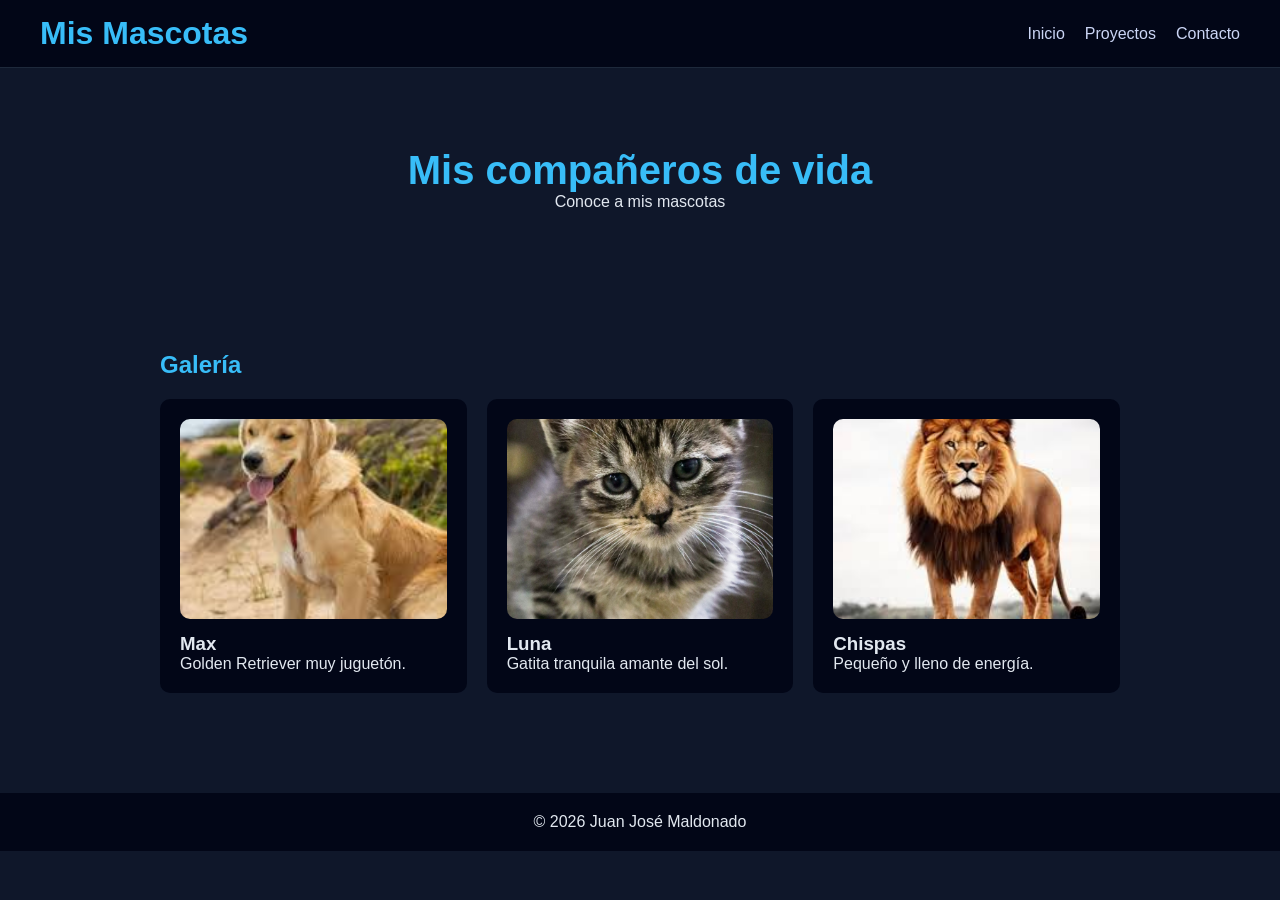
==== mascotas.html @ 614c35ca "first commit" ====
<!DOCTYPE html>
<html lang="es">
<head>
    <meta charset="UTF-8">
    <meta name="viewport" content="width=device-width, initial-scale=1.0">
    <title>Mis Mascotas</title>
    <link rel="stylesheet" href="src/css/styles.css">
</head>
<body>

    <header class="navbar">
        <h1 class="logo">Mis Mascotas</h1>
        <nav>
            <ul class="nav-links">
                <li><a href="index.html">Inicio</a></li>
                <li><a href="index.html#proyectos">Proyectos</a></li>
                <li><a href="index.html#contacto">Contacto</a></li>
            </ul>
        </nav>
    </header>

    <main>

        <section class="hero">
            <h2>Mis compañeros de vida</h2>
            <p>Conoce a mis mascotas</p>
        </section>

        <section class="section">
            <h2>Galería</h2>

            <div class="projects-grid">

                <div class="project-card">
                    <img src="/public/img/images.jpeg" alt="Perro">
                    <h3>Max</h3>
                    <p>Golden Retriever muy juguetón.</p>
                </div>

                <div class="project-card">
                    <img src="/public/img/gato.avif" alt="Gato">
                    <h3>Luna</h3>
                    <p>Gatita tranquila amante del sol.</p>
                </div>

                <div class="project-card">
                    <img src="/public/img/leon.jpeg" alt="Mascota">
                    <h3>Chispas</h3>
                    <p>Pequeño y lleno de energía.</p>
                </div>

            </div>
        </section>

    </main>

    <footer>
        <p>© 2026 Juan José Maldonado</p>
    </footer>

</body>
</html>
---- src/css/styles.css ----
/* RESET */
* {
    margin: 0;
    padding: 0;
    box-sizing: border-box;
}

/* GENERAL */
body {
    font-family: 'Segoe UI', sans-serif;
    background-color: #0f172a;
    color: #e2e8f0;
}

/* NAVBAR */
.navbar {
    position: sticky;
    top: 0;
    background: #020617;
    display: flex;
    justify-content: space-between;
    align-items: center;
    padding: 15px 40px;
    border-bottom: 1px solid #1e293b;
}

.logo {
    color: #38bdf8;
}

.nav-links {
    list-style: none;
    display: flex;
    gap: 20px;
}

.nav-links a {
    text-decoration: none;
    color: #cbd5f5;
}

.nav-links a:hover {
    color: #38bdf8;
}

/* HERO */
.hero {
    text-align: center;
    padding: 80px 20px;
}

.hero h2 {
    color: #38bdf8;
    font-size: 2.5rem;
}

/* SECCIONES */
.section {
    padding: 60px 20px;
    max-width: 1000px;
    margin: auto;
}

.section h2 {
    margin-bottom: 20px;
    color: #38bdf8;
}

/* CARD */
.card {
    background: #020617;
    padding: 20px;
    border-radius: 10px;
}

/* SKILLS */
.skills-container {
    display: flex;
    gap: 10px;
    flex-wrap: wrap;
}

.skill-tag {
    background: #1e293b;
    padding: 8px 15px;
    border-radius: 20px;
}

/* PROYECTOS */
.projects-grid {
    display: grid;
    grid-template-columns: repeat(auto-fit, minmax(250px, 1fr));
    gap: 20px;
}

.project-card {
    background: #020617;
    padding: 20px;
    border-radius: 10px;
    transition: 0.3s;
}

.project-card:hover {
    transform: translateY(-5px);
}

.project-card a {
    color: #38bdf8;
    text-decoration: none;
}

/* IMÁGENES */
.project-card img {
    width: 100%;
    height: 200px;
    object-fit: cover;
    border-radius: 10px;
    margin-bottom: 10px;
}

/* FORMULARIO */
.contact-form {
    display: flex;
    flex-direction: column;
    gap: 10px;
}

.contact-form input,
.contact-form textarea {
    padding: 10px;
    background: #1e293b;
    border: none;
    border-radius: 5px;
    color: white;
}

.contact-form button {
    background: #38bdf8;
    border: none;
    padding: 10px;
    border-radius: 5px;
    cursor: pointer;
}

/* FOOTER */
footer {
    text-align: center;
    padding: 20px;
    background: #020617;
    margin-top: 40px;
}
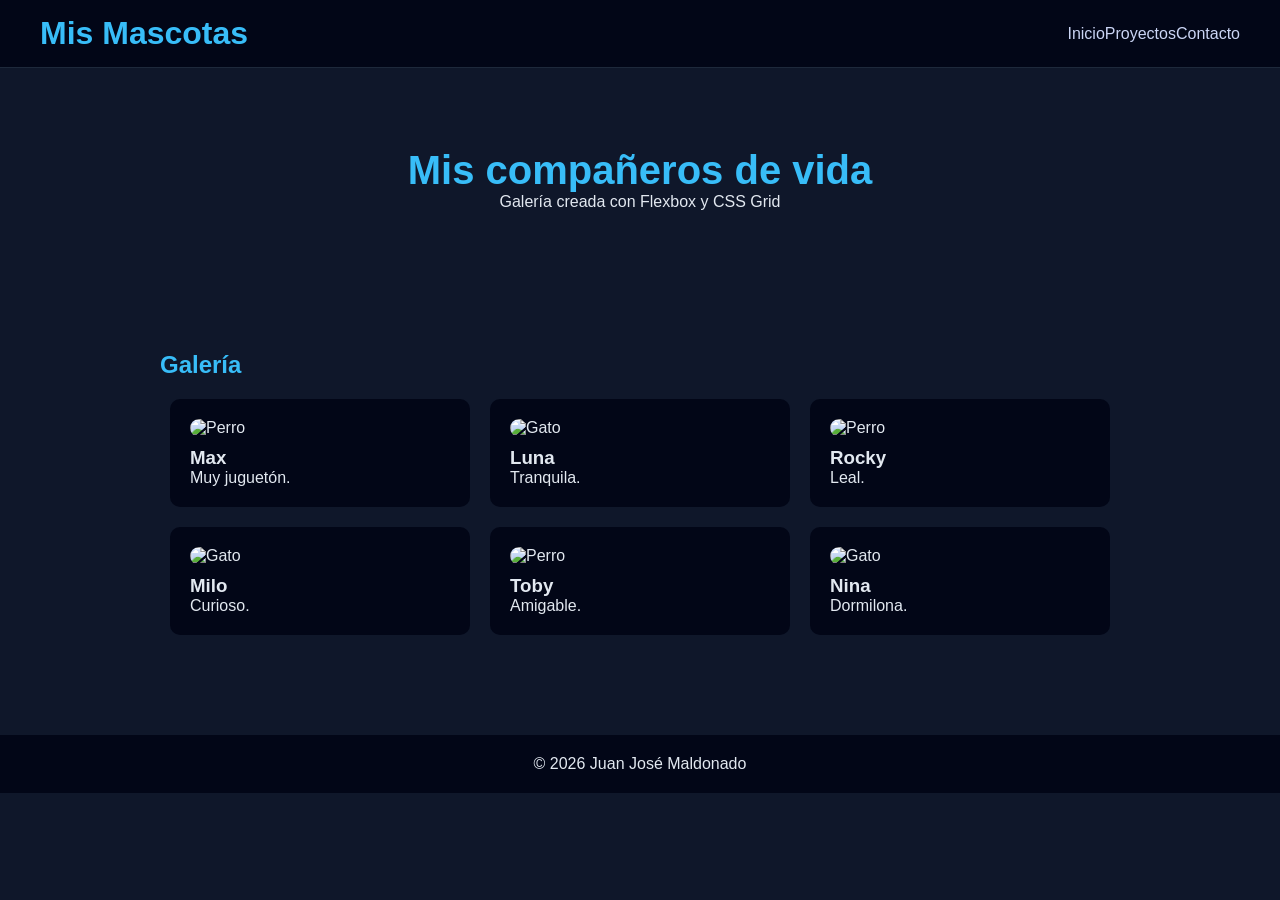
==== commit 6957dc9b: "se crea en base a la semana 3" ====
--- a/mascotas.html
+++ b/mascotas.html
@@ -23,33 +23,53 @@
 
         <section class="hero">
             <h2>Mis compañeros de vida</h2>
-            <p>Conoce a mis mascotas</p>
+            <p>Galería creada con Flexbox y CSS Grid</p>
         </section>
 
         <section class="section">
             <h2>Galería</h2>
 
-            <div class="projects-grid">
+            <!-- 🔥 FLEXBOX -->
+            <div class="gallery-flex">
 
                 <div class="project-card">
-                    <img src="/public/img/images.jpeg" alt="Perro">
+                    <img src="public/img/perro1.jpg" alt="Perro">
                     <h3>Max</h3>
-                    <p>Golden Retriever muy juguetón.</p>
+                    <p>Muy juguetón.</p>
                 </div>
 
                 <div class="project-card">
-                    <img src="/public/img/gato.avif" alt="Gato">
+                    <img src="public/img/gato1.jpg" alt="Gato">
                     <h3>Luna</h3>
-                    <p>Gatita tranquila amante del sol.</p>
+                    <p>Tranquila.</p>
                 </div>
 
                 <div class="project-card">
-                    <img src="/public/img/leon.jpeg" alt="Mascota">
-                    <h3>Chispas</h3>
-                    <p>Pequeño y lleno de energía.</p>
+                    <img src="public/img/perro2.jpg" alt="Perro">
+                    <h3>Rocky</h3>
+                    <p>Leal.</p>
+                </div>
+
+                <div class="project-card">
+                    <img src="public/img/gato2.jpg" alt="Gato">
+                    <h3>Milo</h3>
+                    <p>Curioso.</p>
+                </div>
+
+                <div class="project-card">
+                    <img src="public/img/perro3.jpg" alt="Perro">
+                    <h3>Toby</h3>
+                    <p>Amigable.</p>
+                </div>
+
+                <div class="project-card">
+                    <img src="public/img/gato3.jpg" alt="Gato">
+                    <h3>Nina</h3>
+                    <p>Dormilona.</p>
                 </div>
 
             </div>
+
         </section>
 
     </main>
--- a/src/css/styles.css
+++ b/src/css/styles.css
@@ -31,7 +31,9 @@
 .nav-links {
     list-style: none;
     display: flex;
-    gap: 20px;
+    justify-content: space-evenly; /* 🔥 requerido */
+    align-items: center;
+    width: 100%;
 }
 
 .nav-links a {
@@ -71,6 +73,7 @@
     background: #020617;
     padding: 20px;
     border-radius: 10px;
+    border: 1px solid #1e293b;
 }
 
 /* SKILLS */
@@ -86,10 +89,10 @@
     border-radius: 20px;
 }
 
-/* PROYECTOS */
+/* PROYECTOS (GRID) */
 .projects-grid {
     display: grid;
-    grid-template-columns: repeat(auto-fit, minmax(250px, 1fr));
+    grid-template-columns: repeat(auto-fit, minmax(250px, 1fr)); /* 🔥 requerido */
     gap: 20px;
 }
 
@@ -116,6 +119,19 @@
     object-fit: cover;
     border-radius: 10px;
     margin-bottom: 10px;
+}
+
+/* GALERÍA FLEXBOX (🔥 TASK 4) */
+.gallery-flex {
+    display: flex;
+    flex-wrap: wrap; /* 🔥 requerido */
+    gap: 20px;
+    justify-content: center;
+}
+
+.gallery-flex .project-card {
+    flex: 1 1 250px;
+    max-width: 300px;
 }
 
 /* FORMULARIO */
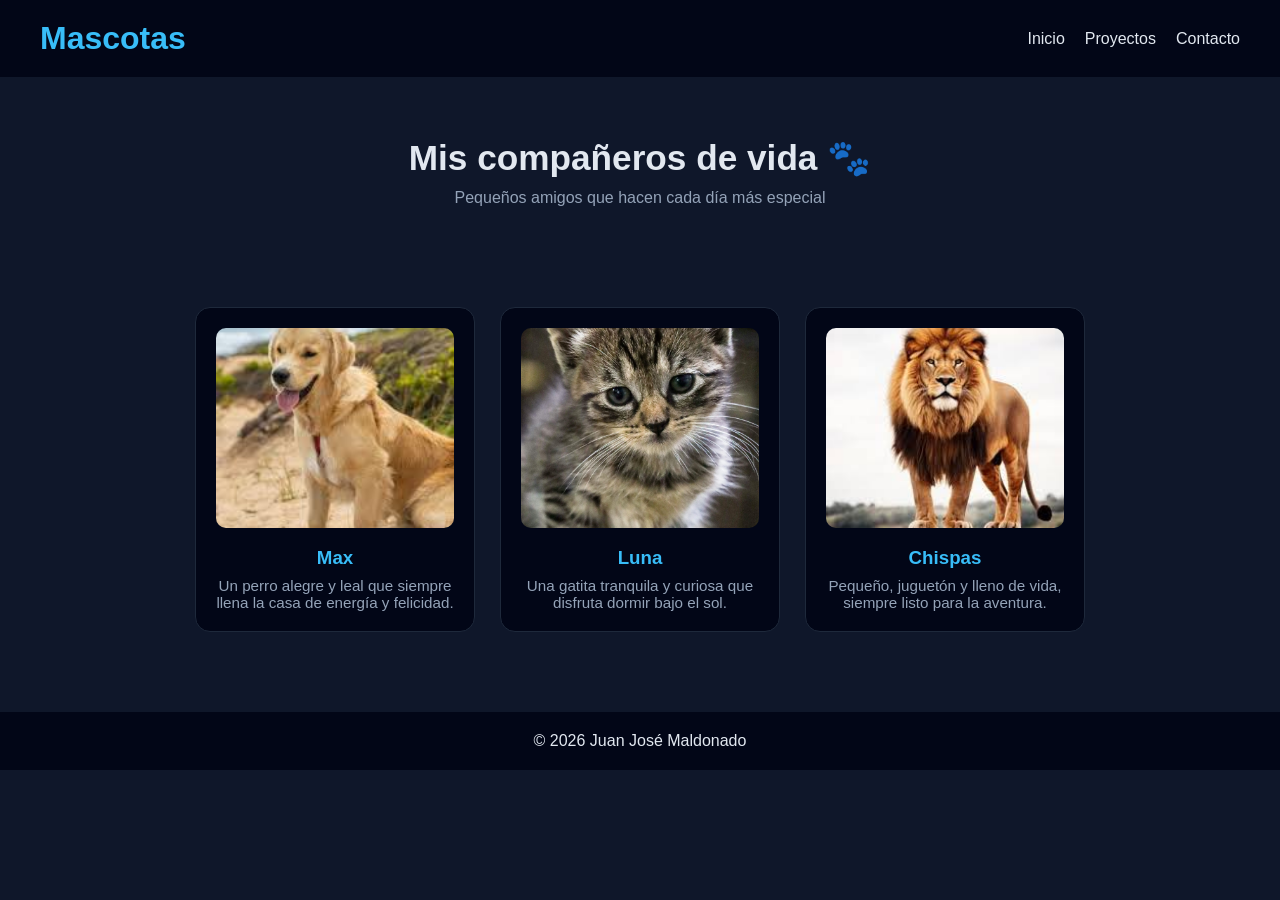
==== commit ebd295e8: "se guarda nuevo css" ====
--- a/mascotas.html
+++ b/mascotas.html
@@ -1,82 +1,58 @@
 <!DOCTYPE html>
 <html lang="es">
+
 <head>
     <meta charset="UTF-8">
     <meta name="viewport" content="width=device-width, initial-scale=1.0">
     <title>Mis Mascotas</title>
-    <link rel="stylesheet" href="src/css/styles.css">
+    <link rel="stylesheet" href="src/css/mascotas.css">
 </head>
+
 <body>
 
-    <header class="navbar">
-        <h1 class="logo">Mis Mascotas</h1>
-        <nav>
-            <ul class="nav-links">
-                <li><a href="index.html">Inicio</a></li>
-                <li><a href="index.html#proyectos">Proyectos</a></li>
-                <li><a href="index.html#contacto">Contacto</a></li>
-            </ul>
-        </nav>
-    </header>
+<header class="navbar">
+    <h1 class="logo">Mascotas</h1>
 
-    <main>
+    <nav>
+        <ul class="nav-links">
+            <li><a href="index.html">Inicio</a></li>
+            <li><a href="index.html#proyectos">Proyectos</a></li>
+            <li><a href="index.html#contacto">Contacto</a></li>
+        </ul>
+    </nav>
+</header>
 
-        <section class="hero">
-            <h2>Mis compañeros de vida</h2>
-            <p>Galería creada con Flexbox y CSS Grid</p>
-        </section>
+<section class="hero">
+    <h2>Mis compañeros de vida 🐾</h2>
+    <p>Pequeños amigos que hacen cada día más especial</p>
+</section>
 
-        <section class="section">
-            <h2>Galería</h2>
+<!-- SOLO 3 MASCOTAS -->
+<section class="gallery-flex">
 
-            <!-- 🔥 FLEXBOX -->
-            <div class="gallery-flex">
+    <div class="card">
+        <img src="public/img/images.jpeg" alt="Max">
+        <h3>Max</h3>
+        <p>Un perro alegre y leal que siempre llena la casa de energía y felicidad.</p>
+    </div>
 
-                <div class="project-card">
-                    <img src="public/img/perro1.jpg" alt="Perro">
-                    <h3>Max</h3>
-                    <p>Muy juguetón.</p>
-                </div>
+    <div class="card">
+        <img src="public/img/gato.avif" alt="Luna">
+        <h3>Luna</h3>
+        <p>Una gatita tranquila y curiosa que disfruta dormir bajo el sol.</p>
+    </div>
 
-                <div class="project-card">
-                    <img src="public/img/gato1.jpg" alt="Gato">
-                    <h3>Luna</h3>
-                    <p>Tranquila.</p>
-                </div>
+    <div class="card">
+        <img src="public/img/leon.jpeg" alt="Chispas">
+        <h3>Chispas</h3>
+        <p>Pequeño, juguetón y lleno de vida, siempre listo para la aventura.</p>
+    </div>
 
-                <div class="project-card">
-                    <img src="public/img/perro2.jpg" alt="Perro">
-                    <h3>Rocky</h3>
-                    <p>Leal.</p>
-                </div>
+</section>
 
-                <div class="project-card">
-                    <img src="public/img/gato2.jpg" alt="Gato">
-                    <h3>Milo</h3>
-                    <p>Curioso.</p>
-                </div>
-
-                <div class="project-card">
-                    <img src="public/img/perro3.jpg" alt="Perro">
-                    <h3>Toby</h3>
-                    <p>Amigable.</p>
-                </div>
-
-                <div class="project-card">
-                    <img src="public/img/gato3.jpg" alt="Gato">
-                    <h3>Nina</h3>
-                    <p>Dormilona.</p>
-                </div>
-
-            </div>
-
-        </section>
-
-    </main>
-
-    <footer>
-        <p>© 2026 Juan José Maldonado</p>
-    </footer>
+<footer>
+    <p>© 2026 Juan José Maldonado</p>
+</footer>
 
 </body>
 </html>
--- a/src/css/mascotas.css
+++ b/src/css/mascotas.css
@@ -0,0 +1,150 @@
+
+/* =========================
+   VARIABLES
+========================= */
+:root {
+    --bg: #0f172a;
+    --card: #020617;
+    --primary: #38bdf8;
+    --text: #e2e8f0;
+    --muted: #94a3b8;
+}
+
+/* =========================
+   RESET
+========================= */
+* {
+    margin: 0;
+    padding: 0;
+    box-sizing: border-box;
+}
+
+/* =========================
+   BODY
+========================= */
+body {
+    font-family: Arial, sans-serif;
+    background: var(--bg);
+    color: var(--text);
+}
+
+/* =========================
+   NAVBAR
+========================= */
+.navbar {
+    display: flex;
+    justify-content: space-between;
+    align-items: center;
+    padding: 20px 40px;
+    background: var(--card);
+}
+
+.logo {
+    color: var(--primary);
+}
+
+.nav-links {
+    display: flex;
+    gap: 20px;
+    list-style: none;
+}
+
+.nav-links a {
+    text-decoration: none;
+    color: var(--text);
+}
+
+.nav-links a:hover {
+    color: var(--primary);
+}
+
+/* =========================
+   HERO
+========================= */
+.hero {
+    text-align: center;
+    padding: 60px 20px;
+}
+
+.hero h2 {
+    font-size: 2.2rem;
+    margin-bottom: 10px;
+}
+
+.hero p {
+    color: var(--muted);
+}
+
+/* =========================
+   GALERÍA (SOLO 3 MASCOTAS)
+========================= */
+.gallery-flex {
+    display: flex;
+    justify-content: center;
+    gap: 25px;
+    flex-wrap: wrap;
+    padding: 40px;
+}
+
+/* =========================
+   RECUADRO (CARD BONITA)
+========================= */
+.card {
+    background: var(--card);
+    border: 1px solid #1e293b;
+    border-radius: 15px;
+    padding: 20px;
+    width: 280px;
+    text-align: center;
+    transition: 0.3s;
+}
+
+.card:hover {
+    transform: translateY(-8px);
+    border-color: var(--primary);
+}
+
+/* IMAGEN */
+.card img {
+    width: 100%;
+    height: 200px;
+    object-fit: cover;
+    border-radius: 10px;
+    margin-bottom: 15px;
+}
+
+/* TITULO */
+.card h3 {
+    color: var(--primary);
+    margin-bottom: 8px;
+}
+
+/* DESCRIPCIÓN */
+.card p {
+    color: var(--muted);
+    font-size: 0.95rem;
+}
+
+/* =========================
+   FOOTER
+========================= */
+footer {
+    text-align: center;
+    padding: 20px;
+    background: var(--card);
+    margin-top: 40px;
+}
+
+/* =========================
+   RESPONSIVE
+========================= */
+@media (max-width: 768px) {
+    .gallery-flex {
+        flex-direction: column;
+        align-items: center;
+    }
+
+    .card {
+        width: 90%;
+    }
+}
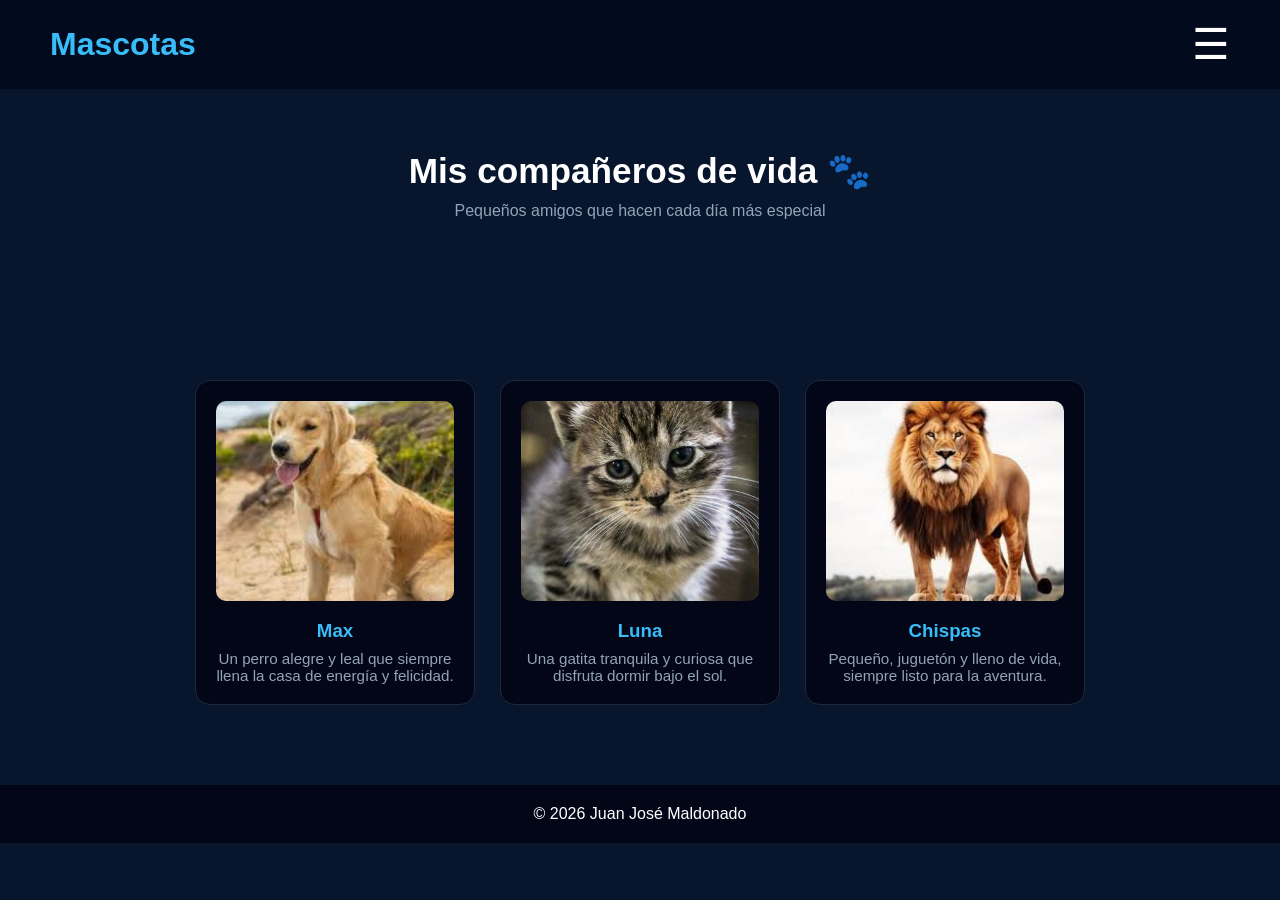
==== commit 11913159: "se actualiza pagina web con menu hamburguesa" ====
--- a/mascotas.html
+++ b/mascotas.html
@@ -6,53 +6,60 @@
     <meta name="viewport" content="width=device-width, initial-scale=1.0">
     <title>Mis Mascotas</title>
     <link rel="stylesheet" href="src/css/mascotas.css">
+    <link rel="stylesheet" href="src/css/menu_mascotas.css">
 </head>
 
 <body>
 
-<header class="navbar">
-    <h1 class="logo">Mascotas</h1>
+    <header class="navbar">
 
-    <nav>
-        <ul class="nav-links">
-            <li><a href="index.html">Inicio</a></li>
-            <li><a href="index.html#proyectos">Proyectos</a></li>
-            <li><a href="index.html#contacto">Contacto</a></li>
-        </ul>
-    </nav>
-</header>
+        <h1 class="logo">Mascotas</h1>
 
-<section class="hero">
-    <h2>Mis compañeros de vida 🐾</h2>
-    <p>Pequeños amigos que hacen cada día más especial</p>
-</section>
+        <div class="hamburguesa" id="hamburguesa">
+            ☰
+        </div>
 
-<!-- SOLO 3 MASCOTAS -->
-<section class="gallery-flex">
+        <nav class="menu" id="menu">
+            <a href="index.html">Inicio</a>
+            <a href="index.html#proyectos">Proyectos</a>
+            <a href="index.html#contacto">Contacto</a>
+        </nav>
 
-    <div class="card">
-        <img src="public/img/images.jpeg" alt="Max">
-        <h3>Max</h3>
-        <p>Un perro alegre y leal que siempre llena la casa de energía y felicidad.</p>
-    </div>
+    </header>
+    <main>
+        <section class="hero">
+            <h2>Mis compañeros de vida 🐾</h2>
+            <p>Pequeños amigos que hacen cada día más especial</p>
+        </section>
 
-    <div class="card">
-        <img src="public/img/gato.avif" alt="Luna">
-        <h3>Luna</h3>
-        <p>Una gatita tranquila y curiosa que disfruta dormir bajo el sol.</p>
-    </div>
+        <!-- SOLO 3 MASCOTAS -->
+        <section class="gallery-flex">
 
-    <div class="card">
-        <img src="public/img/leon.jpeg" alt="Chispas">
-        <h3>Chispas</h3>
-        <p>Pequeño, juguetón y lleno de vida, siempre listo para la aventura.</p>
-    </div>
+            <div class="card">
+                <img src="public/img/images.jpeg" alt="Max">
+                <h3>Max</h3>
+                <p>Un perro alegre y leal que siempre llena la casa de energía y felicidad.</p>
+            </div>
 
-</section>
+            <div class="card">
+                <img src="public/img/gato.avif" alt="Luna">
+                <h3>Luna</h3>
+                <p>Una gatita tranquila y curiosa que disfruta dormir bajo el sol.</p>
+            </div>
 
-<footer>
-    <p>© 2026 Juan José Maldonado</p>
-</footer>
+            <div class="card">
+                <img src="public/img/leon.jpeg" alt="Chispas">
+                <h3>Chispas</h3>
+                <p>Pequeño, juguetón y lleno de vida, siempre listo para la aventura.</p>
+            </div>
 
+        </section>
+    </main>
+    <footer>
+        <p>© 2026 Juan José Maldonado</p>
+    </footer>
+    
+    <script src="src/js/hambuerguesa.js"></script>
 </body>
+
 </html>
--- a/src/css/menu_mascotas.css
+++ b/src/css/menu_mascotas.css
@@ -0,0 +1,76 @@
+*{
+margin:0;
+padding:0;
+box-sizing:border-box;
+}
+
+body{
+font-family:Arial;
+background:#07152d;
+color:white;
+}
+
+/* NAVBAR */
+.navbar{
+display:flex;
+justify-content:space-between;
+align-items:center;
+padding:20px 50px;
+background:#020b1d;
+position:fixed;
+top:0;
+left:0;
+width:100%;
+z-index:9999;
+}
+
+.logo{
+color:#38bdf8;
+font-size:32px;
+font-weight:bold;
+}
+
+/* HAMBURGUESA */
+.hamburguesa{
+font-size:42px;
+cursor:pointer;
+color:white;   /* faltaba esto */
+}
+
+/* MENU OCULTO */
+.menu{
+display:none;
+position:absolute;
+top:80px;
+right:30px;
+background:#112445;
+padding:25px 35px;
+border-radius:18px;
+box-shadow:0 5px 20px rgba(0,0,0,.4);
+z-index:9999;
+}
+
+/* cuando JS agrega activo */
+.menu.activo{
+display:block;
+}
+
+.menu a{
+display:block;
+margin:15px 0;
+text-decoration:none;
+color:white;
+font-size:20px;
+font-weight:bold;
+}
+
+.menu a:hover{
+color:#38bdf8;
+}
+
+/* bajar hero */
+.hero{
+padding-top:150px;
+text-align:center;
+margin-bottom:60px;
+}
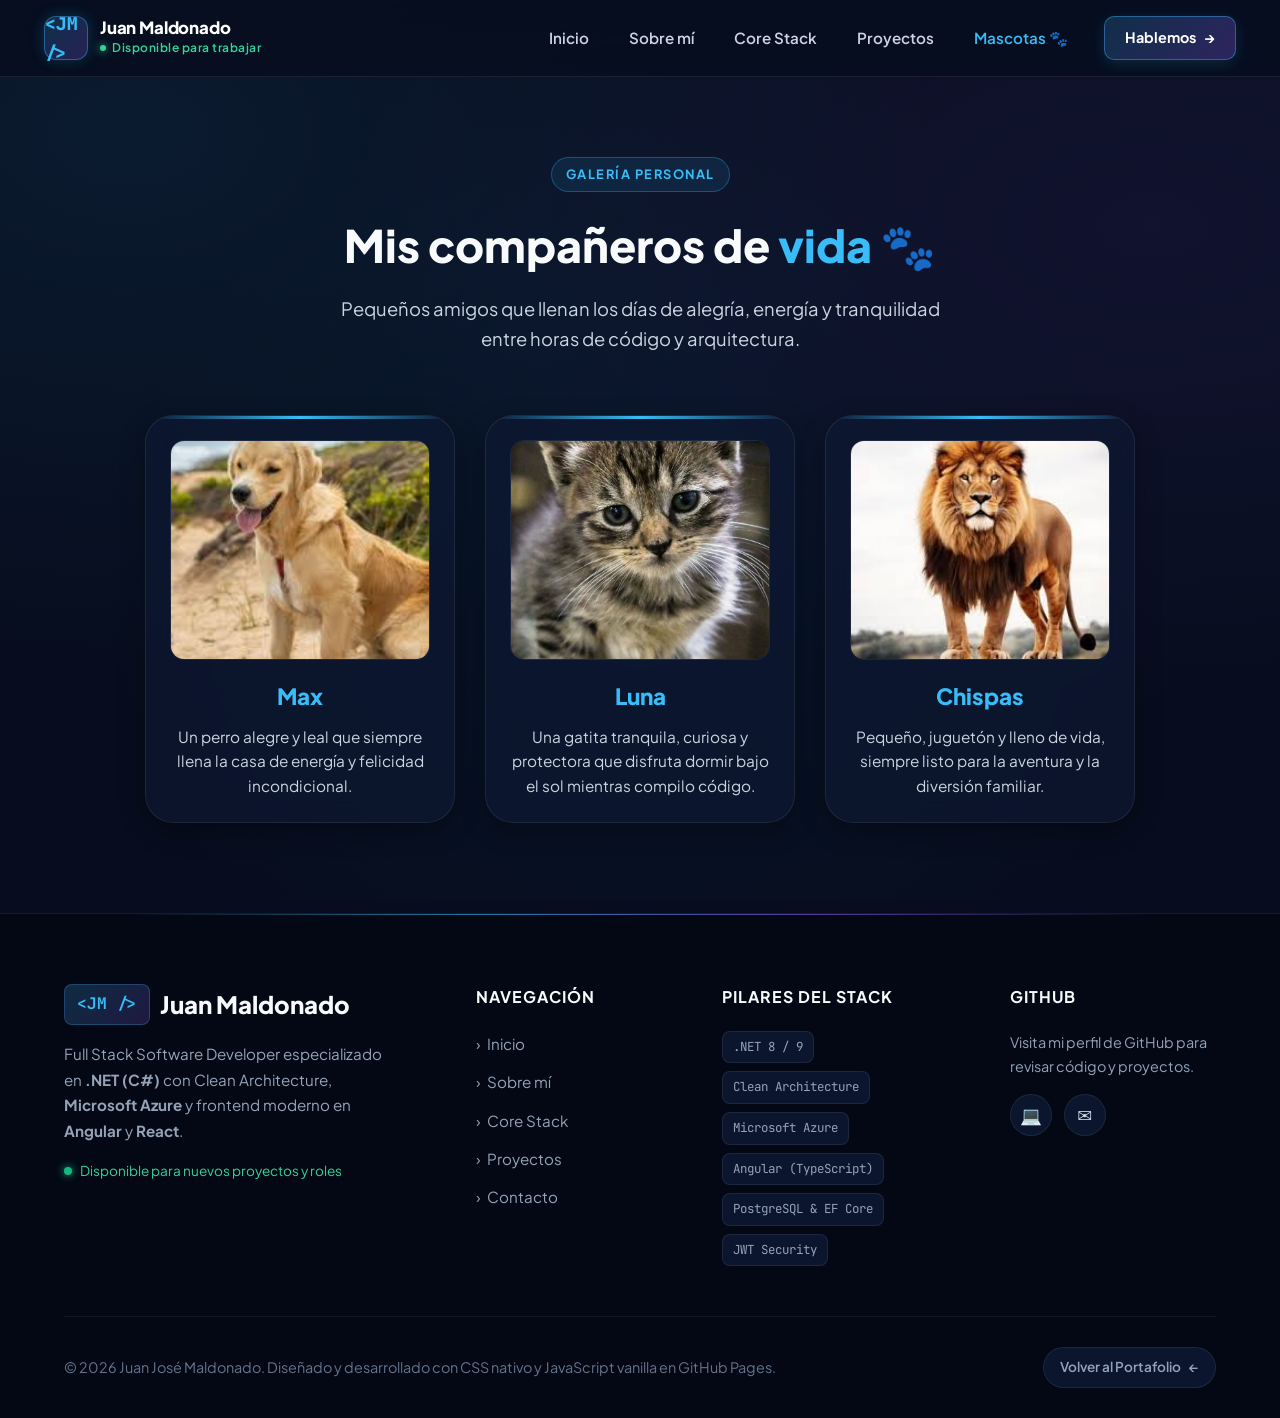
==== commit f6506873: "feat: rediseño profesional de header, footer y core stack en GitHub Pages" ====
--- a/mascotas.html
+++ b/mascotas.html
@@ -4,62 +4,166 @@
 <head>
     <meta charset="UTF-8">
     <meta name="viewport" content="width=device-width, initial-scale=1.0">
-    <title>Mis Mascotas</title>
+    <title>Mis Mascotas | Juan José Maldonado</title>
+
+    <!-- Google Fonts -->
+    <link rel="preconnect" href="https://fonts.googleapis.com">
+    <link rel="preconnect" href="https://fonts.gstatic.com" crossorigin>
+    <link href="https://fonts.googleapis.com/css2?family=Plus+Jakarta+Sans:ital,wght@0,300;0,400;0,500;0,600;0,700;0,800;1,400&family=JetBrains+Mono:wght@400;500;600;700&display=swap" rel="stylesheet">
+
+    <!-- CSS Nativo -->
+    <link rel="stylesheet" href="src/css/styles.css">
+    <link rel="stylesheet" href="src/css/menu.css">
     <link rel="stylesheet" href="src/css/mascotas.css">
-    <link rel="stylesheet" href="src/css/menu_mascotas.css">
 </head>
 
 <body>
 
-    <header class="navbar">
+    <!-- =========================================================
+         HEADER & NAVBAR MODERNO
+    ========================================================= -->
+    <header class="navbar-container">
+        <div class="navbar">
+            <a href="index.html" class="brand" aria-label="Ir al portafolio principal">
+                <div class="brand-badge">&lt;JM /&gt;</div>
+                <div class="brand-info">
+                    <span class="brand-name">Juan Maldonado</span>
+                    <span class="brand-status">
+                        <span class="brand-status-dot"></span>
+                        Disponible para trabajar
+                    </span>
+                </div>
+            </a>
 
-        <h1 class="logo">Mascotas</h1>
+            <!-- Botón Hamburguesa Móvil -->
+            <button class="hamburger" id="hamburger" aria-label="Abrir menú de navegación">
+                <span></span>
+                <span></span>
+                <span></span>
+            </button>
 
-        <div class="hamburguesa" id="hamburguesa">
-            ☰
+            <!-- Menú de Navegación -->
+            <nav class="nav-menu" id="navMenu">
+                <a href="index.html#inicio" class="nav-link">Inicio</a>
+                <a href="index.html#sobre" class="nav-link">Sobre mí</a>
+                <a href="index.html#stack" class="nav-link">Core Stack</a>
+                <a href="index.html#proyectos" class="nav-link">Proyectos</a>
+                <a href="mascotas.html" class="nav-link active">Mascotas 🐾</a>
+                <a href="index.html#contacto" class="nav-cta">
+                    <span>Hablemos</span>
+                    <span>→</span>
+                </a>
+            </nav>
         </div>
+    </header>
 
-        <nav class="menu" id="menu">
-            <a href="index.html">Inicio</a>
-            <a href="index.html#proyectos">Proyectos</a>
-            <a href="index.html#contacto">Contacto</a>
-        </nav>
+    <!-- Overlay oscuro para menú móvil -->
+    <div class="nav-backdrop" id="navBackdrop"></div>
 
-    </header>
     <main>
-        <section class="hero">
-            <h2>Mis compañeros de vida 🐾</h2>
-            <p>Pequeños amigos que hacen cada día más especial</p>
+        <!-- Hero de Mascotas -->
+        <section class="mascotas-hero">
+            <div class="container">
+                <div class="badge-tag">Galería Personal</div>
+                <h2>Mis compañeros de <span>vida</span> 🐾</h2>
+                <p>Pequeños amigos que llenan los días de alegría, energía y tranquilidad entre horas de código y arquitectura.</p>
+            </div>
         </section>
 
-        <!-- SOLO 3 MASCOTAS -->
+        <!-- Galería de Mascotas -->
         <section class="gallery-flex">
-
-            <div class="card">
+            <div class="mascota-card">
                 <img src="public/img/images.jpeg" alt="Max">
                 <h3>Max</h3>
-                <p>Un perro alegre y leal que siempre llena la casa de energía y felicidad.</p>
+                <p>Un perro alegre y leal que siempre llena la casa de energía y felicidad incondicional.</p>
             </div>
 
-            <div class="card">
+            <div class="mascota-card">
                 <img src="public/img/gato.avif" alt="Luna">
                 <h3>Luna</h3>
-                <p>Una gatita tranquila y curiosa que disfruta dormir bajo el sol.</p>
+                <p>Una gatita tranquila, curiosa y protectora que disfruta dormir bajo el sol mientras compilo código.</p>
             </div>
 
-            <div class="card">
+            <div class="mascota-card">
                 <img src="public/img/leon.jpeg" alt="Chispas">
                 <h3>Chispas</h3>
-                <p>Pequeño, juguetón y lleno de vida, siempre listo para la aventura.</p>
+                <p>Pequeño, juguetón y lleno de vida, siempre listo para la aventura y la diversión familiar.</p>
+            </div>
+        </section>
+    </main>
+
+    <!-- =========================================================
+         FOOTER MODERNO
+    ========================================================= -->
+    <footer class="footer">
+        <div class="container">
+            <div class="footer-grid">
+                <div class="footer-brand">
+                    <a href="index.html" class="footer-logo">
+                        <span class="footer-logo-badge">&lt;JM /&gt;</span>
+                        <span>Juan Maldonado</span>
+                    </a>
+                    <p>
+                        Full Stack Software Developer especializado en <strong>.NET (C#)</strong> con Clean Architecture, 
+                        <strong>Microsoft Azure</strong> y frontend moderno en <strong>Angular</strong> y <strong>React</strong>.
+                    </p>
+                    <div class="footer-status">
+                        <span class="pulse-dot"></span>
+                        <span>Disponible para nuevos proyectos y roles</span>
+                    </div>
+                </div>
+
+                <div>
+                    <h4 class="footer-title">Navegación</h4>
+                    <ul class="footer-links">
+                        <li><a href="index.html#inicio"><span>›</span> Inicio</a></li>
+                        <li><a href="index.html#sobre"><span>›</span> Sobre mí</a></li>
+                        <li><a href="index.html#stack"><span>›</span> Core Stack</a></li>
+                        <li><a href="index.html#proyectos"><span>›</span> Proyectos</a></li>
+                        <li><a href="index.html#contacto"><span>›</span> Contacto</a></li>
+                    </ul>
+                </div>
+
+                <div>
+                    <h4 class="footer-title">Pilares del Stack</h4>
+                    <div class="footer-tags">
+                        <span class="footer-tag">.NET 8 / 9</span>
+                        <span class="footer-tag">Clean Architecture</span>
+                        <span class="footer-tag">Microsoft Azure</span>
+                        <span class="footer-tag">Angular (TypeScript)</span>
+                        <span class="footer-tag">PostgreSQL & EF Core</span>
+                        <span class="footer-tag">JWT Security</span>
+                    </div>
+                </div>
+
+                <div>
+                    <h4 class="footer-title">GitHub</h4>
+                    <p style="font-size: 0.9rem; color: var(--text-muted); margin-bottom: 16px;">
+                        Visita mi perfil de GitHub para revisar código y proyectos.
+                    </p>
+                    <div class="footer-social-links">
+                        <a href="https://github.com/juanjo2409" target="_blank" rel="noopener noreferrer" class="footer-social-btn" title="GitHub">
+                            <span>💻</span>
+                        </a>
+                        <a href="index.html#contacto" class="footer-social-btn" title="Enviar Mensaje">
+                            <span>✉️</span>
+                        </a>
+                    </div>
+                </div>
             </div>
 
-        </section>
-    </main>
-    <footer>
-        <p>© 2026 Juan José Maldonado</p>
+            <div class="footer-bottom">
+                <p>© 2026 Juan José Maldonado. Diseñado y desarrollado con CSS nativo y JavaScript vanilla en GitHub Pages.</p>
+                <a href="index.html" class="btn-back-to-top">
+                    <span>Volver al Portafolio</span>
+                    <span>←</span>
+                </a>
+            </div>
+        </div>
     </footer>
-    
+
+    <!-- Scripts Nativos -->
     <script src="src/js/hambuerguesa.js"></script>
 </body>
 
-</html>+</html>
--- a/src/css/styles.css
+++ b/src/css/styles.css
@@ -0,0 +1,956 @@
+/* =========================================================
+   PORTAFOLIO PROFESIONAL - JUAN JOSÉ MALDONADO
+   Estilos Globales & Sistema de Diseño Moderno
+========================================================= */
+
+@import url('https://fonts.googleapis.com/css2?family=Plus+Jakarta+Sans:ital,wght@0,300;0,400;0,500;0,600;0,700;0,800;1,400&family=JetBrains+Mono:wght@400;500;600;700&display=swap');
+
+/* =========================
+   VARIABLES & DESIGN TOKENS
+========================= */
+:root {
+    --bg-dark: #070d1e;
+    --bg-surface: #0c152e;
+    --bg-surface-elevated: #111e3f;
+    --bg-glass: rgba(12, 21, 46, 0.75);
+    --bg-glass-card: rgba(14, 25, 52, 0.65);
+    
+    --border-subtle: rgba(255, 255, 255, 0.08);
+    --border-highlight: rgba(56, 189, 248, 0.25);
+    --border-hover: rgba(56, 189, 248, 0.5);
+    
+    --primary: #38bdf8;
+    --primary-glow: rgba(56, 189, 248, 0.35);
+    --primary-hover: #7dd3fc;
+    
+    --accent-dotnet: #8b5cf6;
+    --accent-dotnet-glow: rgba(139, 92, 246, 0.35);
+    --accent-react: #00d8ff;
+    --accent-angular: #ef4444;
+    --accent-tailwind: #38bdf8;
+    --accent-postgres: #3b82f6;
+    --accent-success: #10b981;
+    --accent-warning: #f59e0b;
+
+    --text-primary: #f8fafc;
+    --text-secondary: #cbd5e1;
+    --text-muted: #94a3b8;
+    --text-dim: #64748b;
+
+    --font-sans: 'Plus Jakarta Sans', system-ui, -apple-system, BlinkMacSystemFont, 'Segoe UI', Roboto, sans-serif;
+    --font-mono: 'JetBrains Mono', monospace;
+
+    --shadow-sm: 0 2px 8px rgba(0, 0, 0, 0.25);
+    --shadow-md: 0 8px 24px rgba(0, 0, 0, 0.35);
+    --shadow-lg: 0 16px 40px rgba(0, 0, 0, 0.5);
+    --shadow-glow: 0 0 35px var(--primary-glow);
+
+    --radius-sm: 8px;
+    --radius-md: 14px;
+    --radius-lg: 20px;
+    --radius-xl: 28px;
+    --radius-full: 9999px;
+
+    --transition-fast: 0.2s cubic-bezier(0.4, 0, 0.2, 1);
+    --transition-smooth: 0.35s cubic-bezier(0.16, 1, 0.3, 1);
+}
+
+/* =========================
+   RESET & BASICS
+========================= */
+*, *::before, *::after {
+    margin: 0;
+    padding: 0;
+    box-sizing: border-box;
+}
+
+html {
+    scroll-behavior: smooth;
+    scroll-padding-top: 80px;
+    font-size: 16px;
+}
+
+body {
+    font-family: var(--font-sans);
+    background-color: var(--bg-dark);
+    color: var(--text-primary);
+    line-height: 1.65;
+    overflow-x: hidden;
+    background-image: 
+        radial-gradient(at 10% 15%, rgba(56, 189, 248, 0.08) 0px, transparent 50%),
+        radial-gradient(at 90% 25%, rgba(139, 92, 246, 0.08) 0px, transparent 50%),
+        radial-gradient(at 50% 65%, rgba(14, 165, 233, 0.05) 0px, transparent 60%);
+    background-attachment: fixed;
+    min-height: 100vh;
+}
+
+/* Scrollbar moderno */
+::-webkit-scrollbar {
+    width: 10px;
+}
+::-webkit-scrollbar-track {
+    background: var(--bg-dark);
+}
+::-webkit-scrollbar-thumb {
+    background: #1e293b;
+    border-radius: var(--radius-full);
+    border: 2px solid var(--bg-dark);
+}
+::-webkit-scrollbar-thumb:hover {
+    background: #334155;
+}
+
+/* Enlaces generales */
+a {
+    color: inherit;
+    text-decoration: none;
+    transition: var(--transition-fast);
+}
+
+img {
+    max-width: 100%;
+    display: block;
+}
+
+button {
+    font-family: inherit;
+    cursor: pointer;
+    border: none;
+    outline: none;
+    background: none;
+}
+
+/* Contenedor estándar */
+.container {
+    width: 100%;
+    max-width: 1200px;
+    margin: 0 auto;
+    padding: 0 24px;
+}
+
+.section {
+    padding: 100px 0;
+    position: relative;
+}
+
+/* Títulos y Subtítulos de sección */
+.section-header {
+    text-align: center;
+    max-width: 780px;
+    margin: 0 auto 60px;
+}
+
+.badge-tag {
+    display: inline-flex;
+    align-items: center;
+    gap: 8px;
+    padding: 6px 14px;
+    font-size: 0.8rem;
+    font-weight: 700;
+    text-transform: uppercase;
+    letter-spacing: 1.5px;
+    color: var(--primary);
+    background: rgba(56, 189, 248, 0.1);
+    border: 1px solid rgba(56, 189, 248, 0.3);
+    border-radius: var(--radius-full);
+    margin-bottom: 16px;
+    backdrop-filter: blur(8px);
+}
+
+.section-title {
+    font-size: 2.8rem;
+    font-weight: 800;
+    letter-spacing: -0.02em;
+    color: var(--text-primary);
+    margin-bottom: 16px;
+    line-height: 1.2;
+}
+
+.section-title span {
+    background: linear-gradient(135deg, var(--primary) 0%, #a855f7 100%);
+    -webkit-background-clip: text;
+    -webkit-text-fill-color: transparent;
+}
+
+.section-desc {
+    font-size: 1.15rem;
+    color: var(--text-secondary);
+    line-height: 1.7;
+}
+
+/* =========================================================
+   HERO SECTION
+========================================================= */
+.hero {
+    min-height: calc(100vh - 80px);
+    display: flex;
+    align-items: center;
+    justify-content: center;
+    text-align: center;
+    padding: 60px 24px 80px;
+    position: relative;
+}
+
+.hero-content {
+    max-width: 860px;
+    margin: 0 auto;
+    display: flex;
+    flex-direction: column;
+    align-items: center;
+    position: relative;
+    z-index: 2;
+}
+
+/* Imagen de Perfil y Halo */
+.hero-img-wrapper {
+    position: relative;
+    margin-bottom: 28px;
+}
+
+.hero-avatar {
+    width: 160px;
+    height: 160px;
+    border-radius: 50%;
+    object-fit: cover;
+    border: 4px solid rgba(56, 189, 248, 0.5);
+    box-shadow: 0 0 35px rgba(56, 189, 248, 0.35);
+    position: relative;
+    z-index: 2;
+    transition: var(--transition-smooth);
+}
+
+.hero-avatar:hover {
+    transform: scale(1.05) rotate(1deg);
+    border-color: var(--primary);
+    box-shadow: 0 0 45px rgba(56, 189, 248, 0.5);
+}
+
+.hero-img-glow {
+    position: absolute;
+    inset: -10px;
+    background: linear-gradient(135deg, var(--primary), var(--accent-dotnet));
+    border-radius: 50%;
+    filter: blur(25px);
+    opacity: 0.35;
+    z-index: 1;
+    animation: pulseGlow 4s ease-in-out infinite alternate;
+}
+
+@keyframes pulseGlow {
+    0% { transform: scale(0.95); opacity: 0.25; }
+    100% { transform: scale(1.08); opacity: 0.45; }
+}
+
+/* Status Pill */
+.status-pill {
+    display: inline-flex;
+    align-items: center;
+    gap: 8px;
+    background: rgba(16, 185, 129, 0.12);
+    border: 1px solid rgba(16, 185, 129, 0.35);
+    color: #34d399;
+    font-size: 0.85rem;
+    font-weight: 600;
+    padding: 6px 16px;
+    border-radius: var(--radius-full);
+    margin-bottom: 18px;
+    backdrop-filter: blur(8px);
+}
+
+.pulse-dot {
+    width: 8px;
+    height: 8px;
+    background-color: var(--accent-success);
+    border-radius: 50%;
+    box-shadow: 0 0 8px var(--accent-success);
+    animation: blink 2s infinite;
+}
+
+@keyframes blink {
+    0%, 100% { opacity: 1; transform: scale(1); }
+    50% { opacity: 0.4; transform: scale(0.85); }
+}
+
+.hero-tagline {
+    font-family: var(--font-mono);
+    font-size: 0.95rem;
+    font-weight: 600;
+    color: var(--primary);
+    letter-spacing: 2px;
+    margin-bottom: 12px;
+}
+
+.hero-title {
+    font-size: clamp(2.4rem, 5vw, 4.2rem);
+    font-weight: 800;
+    line-height: 1.15;
+    letter-spacing: -0.03em;
+    margin-bottom: 20px;
+}
+
+.hero-title span {
+    background: linear-gradient(135deg, #38bdf8 0%, #818cf8 50%, #c084fc 100%);
+    -webkit-background-clip: text;
+    -webkit-text-fill-color: transparent;
+}
+
+.hero-description {
+    font-size: 1.2rem;
+    line-height: 1.75;
+    color: var(--text-secondary);
+    max-width: 720px;
+    margin-bottom: 34px;
+}
+
+.hero-description strong {
+    color: var(--text-primary);
+    font-weight: 600;
+}
+
+/* Botones de Hero */
+.hero-buttons {
+    display: flex;
+    gap: 16px;
+    flex-wrap: wrap;
+    justify-content: center;
+    margin-bottom: 36px;
+}
+
+.btn-primary {
+    display: inline-flex;
+    align-items: center;
+    gap: 10px;
+    padding: 14px 30px;
+    background: linear-gradient(135deg, #38bdf8 0%, #2563eb 100%);
+    color: #ffffff;
+    font-weight: 700;
+    font-size: 1rem;
+    border-radius: var(--radius-md);
+    box-shadow: 0 4px 20px rgba(56, 189, 248, 0.35);
+    transition: var(--transition-smooth);
+}
+
+.btn-primary:hover {
+    transform: translateY(-3px);
+    box-shadow: 0 8px 30px rgba(56, 189, 248, 0.55);
+    filter: brightness(1.08);
+}
+
+.btn-outline {
+    display: inline-flex;
+    align-items: center;
+    gap: 10px;
+    padding: 14px 28px;
+    background: rgba(255, 255, 255, 0.03);
+    border: 1px solid var(--border-highlight);
+    color: var(--text-primary);
+    font-weight: 600;
+    font-size: 1rem;
+    border-radius: var(--radius-md);
+    backdrop-filter: blur(10px);
+    transition: var(--transition-smooth);
+}
+
+.btn-outline:hover {
+    background: rgba(56, 189, 248, 0.1);
+    border-color: var(--primary);
+    color: var(--primary);
+    transform: translateY(-3px);
+}
+
+/* Tech Badges de Cabecera Hero */
+.hero-tech-strip {
+    display: flex;
+    flex-wrap: wrap;
+    justify-content: center;
+    gap: 12px;
+    margin-top: 10px;
+}
+
+.hero-tech-tag {
+    display: inline-flex;
+    align-items: center;
+    gap: 6px;
+    padding: 6px 14px;
+    background: rgba(14, 25, 52, 0.8);
+    border: 1px solid var(--border-subtle);
+    border-radius: var(--radius-full);
+    font-size: 0.85rem;
+    font-family: var(--font-mono);
+    color: var(--text-muted);
+    transition: var(--transition-fast);
+}
+
+.hero-tech-tag:hover {
+    border-color: var(--primary);
+    color: var(--text-primary);
+    background: rgba(56, 189, 248, 0.1);
+    transform: translateY(-2px);
+}
+
+/* =========================================================
+   SOBRE MÍ
+========================================================= */
+#sobre {
+    padding: 100px 0;
+}
+
+.about-card {
+    display: grid;
+    grid-template-columns: 1.1fr 0.9fr;
+    gap: 40px;
+    background: var(--bg-glass-card);
+    border: 1px solid var(--border-subtle);
+    backdrop-filter: blur(16px);
+    border-radius: var(--radius-xl);
+    padding: 50px;
+    box-shadow: var(--shadow-lg);
+    position: relative;
+    overflow: hidden;
+}
+
+.about-card::before {
+    content: '';
+    position: absolute;
+    top: 0;
+    left: 0;
+    right: 0;
+    height: 2px;
+    background: linear-gradient(90deg, transparent, var(--primary), var(--accent-dotnet), transparent);
+}
+
+.about-left h2 {
+    font-size: 2.3rem;
+    font-weight: 800;
+    margin-bottom: 20px;
+    color: var(--text-primary);
+}
+
+.about-left h2 span {
+    color: var(--primary);
+}
+
+.about-left p {
+    font-size: 1.08rem;
+    line-height: 1.8;
+    color: var(--text-secondary);
+    margin-bottom: 18px;
+}
+
+.about-left p strong {
+    color: var(--text-primary);
+}
+
+.about-highlights {
+    display: grid;
+    grid-template-columns: 1fr 1fr;
+    gap: 16px;
+    margin-top: 25px;
+}
+
+.about-stat {
+    background: rgba(7, 13, 30, 0.6);
+    border: 1px solid var(--border-subtle);
+    border-radius: var(--radius-md);
+    padding: 16px 20px;
+    transition: var(--transition-fast);
+}
+
+.about-stat:hover {
+    border-color: var(--border-highlight);
+    background: rgba(56, 189, 248, 0.05);
+}
+
+.about-stat-number {
+    font-size: 1.5rem;
+    font-weight: 800;
+    color: var(--primary);
+    font-family: var(--font-mono);
+}
+
+.about-stat-label {
+    font-size: 0.85rem;
+    color: var(--text-muted);
+}
+
+/* Grid de Habilidades Sobre Mí */
+.skills {
+    display: grid;
+    grid-template-columns: repeat(2, 1fr);
+    gap: 16px;
+    align-content: center;
+}
+
+.skill-box {
+    display: flex;
+    align-items: center;
+    gap: 14px;
+    background: rgba(17, 30, 63, 0.5);
+    border: 1px solid var(--border-subtle);
+    padding: 22px;
+    border-radius: var(--radius-lg);
+    font-size: 1.05rem;
+    font-weight: 600;
+    color: var(--text-primary);
+    transition: var(--transition-smooth);
+}
+
+.skill-box-icon {
+    font-size: 1.8rem;
+    display: flex;
+    align-items: center;
+    justify-content: center;
+    width: 48px;
+    height: 48px;
+    border-radius: var(--radius-md);
+    background: rgba(56, 189, 248, 0.1);
+    color: var(--primary);
+}
+
+.skill-box:hover {
+    transform: translateY(-4px);
+    border-color: var(--primary);
+    background: rgba(23, 41, 84, 0.7);
+    box-shadow: 0 8px 24px rgba(0, 0, 0, 0.3);
+}
+
+/* =========================================================
+   CONTACTO
+========================================================= */
+#contacto {
+    padding: 100px 0 120px;
+    position: relative;
+}
+
+.contacto-grid {
+    display: grid;
+    grid-template-columns: 1fr 1.2fr;
+    gap: 40px;
+    align-items: start;
+    max-width: 1080px;
+    margin: 0 auto;
+}
+
+.contacto-info {
+    background: var(--bg-glass-card);
+    border: 1px solid var(--border-subtle);
+    border-radius: var(--radius-xl);
+    padding: 40px;
+    backdrop-filter: blur(14px);
+}
+
+.contacto-info h3 {
+    font-size: 1.8rem;
+    font-weight: 800;
+    margin-bottom: 14px;
+    color: var(--text-primary);
+}
+
+.contacto-info p {
+    color: var(--text-secondary);
+    font-size: 1rem;
+    margin-bottom: 26px;
+    line-height: 1.7;
+}
+
+.contacto-items {
+    display: flex;
+    flex-direction: column;
+    gap: 18px;
+}
+
+.contacto-item {
+    display: flex;
+    align-items: center;
+    gap: 16px;
+    padding: 14px 18px;
+    background: rgba(7, 13, 30, 0.6);
+    border: 1px solid var(--border-subtle);
+    border-radius: var(--radius-md);
+    transition: var(--transition-fast);
+}
+
+.contacto-item:hover {
+    border-color: var(--border-highlight);
+    background: rgba(56, 189, 248, 0.05);
+}
+
+.contacto-item-icon {
+    width: 42px;
+    height: 42px;
+    border-radius: 50%;
+    background: rgba(56, 189, 248, 0.15);
+    color: var(--primary);
+    display: flex;
+    align-items: center;
+    justify-content: center;
+    font-size: 1.2rem;
+    flex-shrink: 0;
+}
+
+.contacto-item-text span {
+    display: block;
+    font-size: 0.8rem;
+    color: var(--text-muted);
+    text-transform: uppercase;
+    letter-spacing: 1px;
+}
+
+.contacto-item-text strong {
+    font-size: 0.95rem;
+    color: var(--text-primary);
+}
+
+/* Formulario */
+.formulario-card {
+    background: var(--bg-glass-card);
+    border: 1px solid var(--border-subtle);
+    border-radius: var(--radius-xl);
+    padding: 40px;
+    backdrop-filter: blur(14px);
+}
+
+.formulario {
+    display: flex;
+    flex-direction: column;
+    gap: 20px;
+}
+
+.form-group {
+    display: flex;
+    flex-direction: column;
+    gap: 8px;
+}
+
+.form-group label {
+    font-size: 0.9rem;
+    font-weight: 600;
+    color: var(--text-secondary);
+}
+
+.form-control {
+    width: 100%;
+    padding: 14px 18px;
+    background: rgba(7, 13, 30, 0.8);
+    border: 1px solid var(--border-subtle);
+    border-radius: var(--radius-md);
+    color: var(--text-primary);
+    font-family: var(--font-sans);
+    font-size: 0.98rem;
+    transition: var(--transition-fast);
+}
+
+.form-control:focus {
+    outline: none;
+    border-color: var(--primary);
+    box-shadow: 0 0 15px rgba(56, 189, 248, 0.25);
+    background: rgba(11, 21, 46, 0.9);
+}
+
+textarea.form-control {
+    min-height: 140px;
+    resize: vertical;
+}
+
+.btn-submit {
+    display: inline-flex;
+    align-items: center;
+    justify-content: center;
+    gap: 10px;
+    padding: 15px 30px;
+    background: linear-gradient(135deg, #38bdf8 0%, #2563eb 100%);
+    color: #ffffff;
+    font-weight: 700;
+    font-size: 1rem;
+    border-radius: var(--radius-md);
+    box-shadow: 0 4px 20px rgba(56, 189, 248, 0.35);
+    transition: var(--transition-smooth);
+    width: 100%;
+    margin-top: 10px;
+}
+
+.btn-submit:hover {
+    transform: translateY(-2px);
+    box-shadow: 0 8px 25px rgba(56, 189, 248, 0.55);
+}
+
+/* =========================================================
+   FOOTER MODERNO Y ELEGANTE
+========================================================= */
+.footer {
+    background: #040814;
+    border-top: 1px solid var(--border-subtle);
+    padding: 70px 0 30px;
+    position: relative;
+    overflow: hidden;
+}
+
+.footer::before {
+    content: '';
+    position: absolute;
+    top: 0;
+    left: 10%;
+    right: 10%;
+    height: 1px;
+    background: linear-gradient(90deg, transparent, rgba(56, 189, 248, 0.6), rgba(139, 92, 246, 0.6), transparent);
+}
+
+.footer-grid {
+    display: grid;
+    grid-template-columns: 1.8fr 1fr 1.2fr 1fr;
+    gap: 40px;
+    margin-bottom: 50px;
+}
+
+.footer-brand {
+    display: flex;
+    flex-direction: column;
+    gap: 16px;
+}
+
+.footer-logo {
+    display: inline-flex;
+    align-items: center;
+    gap: 10px;
+    font-size: 1.5rem;
+    font-weight: 800;
+    color: var(--text-primary);
+}
+
+.footer-logo-badge {
+    padding: 6px 12px;
+    background: linear-gradient(135deg, rgba(56, 189, 248, 0.2), rgba(139, 92, 246, 0.2));
+    border: 1px solid var(--border-highlight);
+    border-radius: var(--radius-sm);
+    color: var(--primary);
+    font-family: var(--font-mono);
+    font-size: 1rem;
+    font-weight: 700;
+}
+
+.footer-brand p {
+    color: var(--text-muted);
+    font-size: 0.95rem;
+    line-height: 1.7;
+    max-width: 320px;
+}
+
+.footer-status {
+    display: inline-flex;
+    align-items: center;
+    gap: 8px;
+    font-size: 0.85rem;
+    color: #34d399;
+}
+
+.footer-title {
+    font-size: 1rem;
+    font-weight: 700;
+    color: var(--text-primary);
+    text-transform: uppercase;
+    letter-spacing: 1px;
+    margin-bottom: 20px;
+}
+
+.footer-links {
+    list-style: none;
+    display: flex;
+    flex-direction: column;
+    gap: 12px;
+}
+
+.footer-links a {
+    color: var(--text-muted);
+    font-size: 0.95rem;
+    display: inline-flex;
+    align-items: center;
+    gap: 6px;
+    transition: var(--transition-fast);
+}
+
+.footer-links a:hover {
+    color: var(--primary);
+    transform: translateX(4px);
+}
+
+.footer-tags {
+    display: flex;
+    flex-wrap: wrap;
+    gap: 8px;
+}
+
+.footer-tag {
+    font-family: var(--font-mono);
+    font-size: 0.78rem;
+    padding: 5px 10px;
+    background: rgba(14, 25, 52, 0.8);
+    border: 1px solid var(--border-subtle);
+    border-radius: var(--radius-sm);
+    color: var(--text-muted);
+}
+
+.footer-social-links {
+    display: flex;
+    gap: 12px;
+    margin-top: 10px;
+}
+
+.footer-social-btn {
+    width: 42px;
+    height: 42px;
+    border-radius: 50%;
+    background: rgba(14, 25, 52, 0.8);
+    border: 1px solid var(--border-subtle);
+    color: var(--text-secondary);
+    display: flex;
+    align-items: center;
+    justify-content: center;
+    font-size: 1.1rem;
+    transition: var(--transition-smooth);
+}
+
+.footer-social-btn:hover {
+    background: var(--primary);
+    color: var(--bg-dark);
+    border-color: var(--primary);
+    transform: translateY(-3px);
+    box-shadow: 0 4px 15px rgba(56, 189, 248, 0.4);
+}
+
+/* Barra inferior de copyright */
+.footer-bottom {
+    display: flex;
+    justify-content: space-between;
+    align-items: center;
+    padding-top: 30px;
+    border-top: 1px solid rgba(255, 255, 255, 0.05);
+    font-size: 0.9rem;
+    color: var(--text-dim);
+    flex-wrap: wrap;
+    gap: 15px;
+}
+
+.btn-back-to-top {
+    display: inline-flex;
+    align-items: center;
+    gap: 8px;
+    padding: 8px 16px;
+    background: rgba(14, 25, 52, 0.8);
+    border: 1px solid var(--border-subtle);
+    border-radius: var(--radius-full);
+    color: var(--text-muted);
+    font-size: 0.85rem;
+    font-weight: 600;
+    transition: var(--transition-fast);
+}
+
+.btn-back-to-top:hover {
+    color: var(--primary);
+    border-color: var(--primary);
+    transform: translateY(-2px);
+}
+
+/* =========================================================
+   TOAST NOTIFICATION MODERNO
+========================================================= */
+.toast-container {
+    position: fixed;
+    bottom: 24px;
+    right: 24px;
+    z-index: 99999;
+    display: flex;
+    flex-direction: column;
+    gap: 10px;
+    pointer-events: none;
+}
+
+.toast {
+    display: flex;
+    align-items: center;
+    gap: 12px;
+    background: #0f1c3f;
+    border: 1px solid var(--border-highlight);
+    color: var(--text-primary);
+    padding: 14px 22px;
+    border-radius: var(--radius-md);
+    box-shadow: var(--shadow-lg);
+    font-size: 0.92rem;
+    transform: translateY(20px);
+    opacity: 0;
+    transition: all 0.3s cubic-bezier(0.16, 1, 0.3, 1);
+    pointer-events: auto;
+    backdrop-filter: blur(12px);
+}
+
+.toast.show {
+    transform: translateY(0);
+    opacity: 1;
+}
+
+.toast-icon {
+    font-size: 1.2rem;
+}
+
+/* =========================================================
+   RESPONSIVE DESIGN GLOBAL
+========================================================= */
+@media (max-width: 992px) {
+    .section-title {
+        font-size: 2.3rem;
+    }
+
+    .about-card {
+        grid-template-columns: 1fr;
+        padding: 35px;
+        gap: 30px;
+    }
+
+    .contacto-grid {
+        grid-template-columns: 1fr;
+    }
+
+    .footer-grid {
+        grid-template-columns: 1fr 1fr;
+    }
+}
+
+@media (max-width: 640px) {
+    .section {
+        padding: 70px 0;
+    }
+
+    .section-title {
+        font-size: 2rem;
+    }
+
+    .hero {
+        padding-top: 30px;
+    }
+
+    .hero-title {
+        font-size: 2.3rem;
+    }
+
+    .hero-description {
+        font-size: 1.05rem;
+    }
+
+    .skills {
+        grid-template-columns: 1fr;
+    }
+
+    .about-highlights {
+        grid-template-columns: 1fr;
+    }
+
+    .footer-grid {
+        grid-template-columns: 1fr;
+        gap: 30px;
+    }
+
+    .footer-bottom {
+        flex-direction: column;
+        text-align: center;
+        gap: 12px;
+    }
+}
--- a/src/css/menu.css
+++ b/src/css/menu.css
@@ -0,0 +1,281 @@
+/* =========================================================
+   HEADER & NAVBAR MODERNO - JUAN JOSÉ MALDONADO
+   CSS Nativo - Glassmorphism, Sticky & Mobile First
+========================================================= */
+
+.navbar-container {
+    position: sticky;
+    top: 0;
+    left: 0;
+    width: 100%;
+    z-index: 1000;
+    background: rgba(7, 13, 30, 0.85);
+    backdrop-filter: blur(16px);
+    -webkit-backdrop-filter: blur(16px);
+    border-bottom: 1px solid rgba(255, 255, 255, 0.08);
+    transition: background-color 0.3s ease, box-shadow 0.3s ease, border-color 0.3s ease;
+}
+
+.navbar-container.scrolled {
+    background: rgba(5, 10, 24, 0.95);
+    box-shadow: 0 10px 30px rgba(0, 0, 0, 0.45);
+    border-bottom-color: rgba(56, 189, 248, 0.2);
+}
+
+.navbar {
+    max-width: 1240px;
+    margin: 0 auto;
+    padding: 16px 24px;
+    display: flex;
+    justify-content: space-between;
+    align-items: center;
+}
+
+/* BRAND / LOGO */
+.brand {
+    display: flex;
+    align-items: center;
+    gap: 12px;
+    text-decoration: none;
+    color: var(--text-primary);
+}
+
+.brand-badge {
+    display: flex;
+    align-items: center;
+    justify-content: center;
+    width: 44px;
+    height: 44px;
+    background: linear-gradient(135deg, rgba(56, 189, 248, 0.2) 0%, rgba(139, 92, 246, 0.25) 100%);
+    border: 1px solid rgba(56, 189, 248, 0.4);
+    border-radius: 12px;
+    color: var(--primary);
+    font-family: var(--font-mono);
+    font-size: 1.1rem;
+    font-weight: 800;
+    box-shadow: 0 0 15px rgba(56, 189, 248, 0.2);
+    transition: transform 0.3s ease, box-shadow 0.3s ease;
+}
+
+.brand:hover .brand-badge {
+    transform: scale(1.08) rotate(-2deg);
+    box-shadow: 0 0 25px rgba(56, 189, 248, 0.45);
+    border-color: var(--primary);
+}
+
+.brand-info {
+    display: flex;
+    flex-direction: column;
+}
+
+.brand-name {
+    font-size: 1.05rem;
+    font-weight: 800;
+    letter-spacing: -0.01em;
+    color: #ffffff;
+    line-height: 1.2;
+}
+
+.brand-status {
+    display: flex;
+    align-items: center;
+    gap: 6px;
+    font-size: 0.75rem;
+    color: #34d399;
+    font-weight: 600;
+    letter-spacing: 0.5px;
+}
+
+.brand-status-dot {
+    width: 6px;
+    height: 6px;
+    background: #34d399;
+    border-radius: 50%;
+    box-shadow: 0 0 8px #34d399;
+    animation: statusPulse 2s infinite;
+}
+
+@keyframes statusPulse {
+    0%, 100% { opacity: 1; transform: scale(1); }
+    50% { opacity: 0.4; transform: scale(0.85); }
+}
+
+/* DESKTOP NAVIGATION */
+.nav-menu {
+    display: flex;
+    align-items: center;
+    gap: 8px;
+    list-style: none;
+}
+
+.nav-link {
+    display: inline-flex;
+    align-items: center;
+    gap: 6px;
+    padding: 8px 16px;
+    font-size: 0.95rem;
+    font-weight: 600;
+    color: var(--text-secondary);
+    text-decoration: none;
+    border-radius: 8px;
+    transition: color 0.2s ease, background 0.2s ease;
+    position: relative;
+}
+
+.nav-link:hover {
+    color: #ffffff;
+    background: rgba(255, 255, 255, 0.05);
+}
+
+.nav-link.active {
+    color: var(--primary);
+}
+
+/* Badge especial para el Core Stack en el menú */
+.nav-link-badge {
+    font-size: 0.65rem;
+    font-family: var(--font-mono);
+    font-weight: 700;
+    padding: 2px 6px;
+    background: linear-gradient(135deg, rgba(139, 92, 246, 0.3), rgba(56, 189, 248, 0.3));
+    border: 1px solid rgba(56, 189, 248, 0.4);
+    border-radius: 9999px;
+    color: var(--primary);
+    text-transform: uppercase;
+}
+
+/* BOTÓN CTA EN NAVBAR */
+.nav-cta {
+    display: inline-flex;
+    align-items: center;
+    gap: 8px;
+    margin-left: 12px;
+    padding: 9px 20px;
+    font-size: 0.9rem;
+    font-weight: 700;
+    color: #ffffff;
+    background: linear-gradient(135deg, rgba(56, 189, 248, 0.2), rgba(139, 92, 246, 0.3));
+    border: 1px solid rgba(56, 189, 248, 0.4);
+    border-radius: 10px;
+    text-decoration: none;
+    box-shadow: 0 4px 15px rgba(56, 189, 248, 0.15);
+    transition: all 0.3s ease;
+}
+
+.nav-cta:hover {
+    background: linear-gradient(135deg, #38bdf8, #2563eb);
+    border-color: #38bdf8;
+    color: #ffffff;
+    transform: translateY(-2px);
+    box-shadow: 0 6px 20px rgba(56, 189, 248, 0.35);
+}
+
+/* BOTÓN HAMBURGUESA (MÓVIL) */
+.hamburger {
+    display: none;
+    flex-direction: column;
+    justify-content: space-between;
+    width: 32px;
+    height: 24px;
+    background: transparent;
+    border: none;
+    cursor: pointer;
+    padding: 0;
+    z-index: 1001;
+}
+
+.hamburger span {
+    display: block;
+    width: 100%;
+    height: 3px;
+    background: #ffffff;
+    border-radius: 4px;
+    transition: transform 0.3s ease, opacity 0.3s ease, background 0.3s ease;
+}
+
+.hamburger.is-active span:nth-child(1) {
+    transform: translateY(10.5px) rotate(45deg);
+    background: var(--primary);
+}
+
+.hamburger.is-active span:nth-child(2) {
+    opacity: 0;
+}
+
+.hamburger.is-active span:nth-child(3) {
+    transform: translateY(-10.5px) rotate(-45deg);
+    background: var(--primary);
+}
+
+/* OVERLAY PARA MÓVIL */
+.nav-backdrop {
+    display: none;
+    position: fixed;
+    inset: 0;
+    background: rgba(0, 0, 0, 0.7);
+    backdrop-filter: blur(4px);
+    z-index: 998;
+    opacity: 0;
+    transition: opacity 0.3s ease;
+}
+
+.nav-backdrop.is-active {
+    display: block;
+    opacity: 1;
+}
+
+/* RESPONSIVE: MÓVIL Y TABLET */
+@media (max-width: 900px) {
+    .hamburger {
+        display: flex;
+    }
+
+    .nav-menu {
+        position: fixed;
+        top: 76px;
+        right: 0;
+        width: 82%;
+        max-width: 340px;
+        height: calc(100vh - 76px);
+        background: rgba(10, 18, 42, 0.98);
+        backdrop-filter: blur(20px);
+        -webkit-backdrop-filter: blur(20px);
+        border-left: 1px solid rgba(56, 189, 248, 0.2);
+        padding: 30px 24px;
+        flex-direction: column;
+        align-items: stretch;
+        gap: 12px;
+        transform: translateX(100%);
+        transition: transform 0.35s cubic-bezier(0.16, 1, 0.3, 1);
+        z-index: 999;
+        overflow-y: auto;
+    }
+
+    .nav-menu.is-active {
+        transform: translateX(0);
+        box-shadow: -15px 0 35px rgba(0, 0, 0, 0.6);
+    }
+
+    .nav-link {
+        font-size: 1.1rem;
+        padding: 14px 16px;
+        border-radius: 10px;
+        border: 1px solid rgba(255, 255, 255, 0.05);
+        background: rgba(255, 255, 255, 0.02);
+    }
+
+    .nav-link:hover,
+    .nav-link:focus {
+        background: rgba(56, 189, 248, 0.1);
+        border-color: rgba(56, 189, 248, 0.3);
+    }
+
+    .nav-cta {
+        margin-left: 0;
+        margin-top: 10px;
+        text-align: center;
+        justify-content: center;
+        padding: 14px;
+        font-size: 1rem;
+    }
+}
--- a/src/css/mascotas.css
+++ b/src/css/mascotas.css
@@ -1,150 +1,104 @@
+/* =========================================================
+   GALERÍA DE MASCOTAS - JUAN JOSÉ MALDONADO
+   CSS Nativo: Cards Modernas & Responsive
+========================================================= */
 
-/* =========================
-   VARIABLES
-========================= */
-:root {
-    --bg: #0f172a;
-    --card: #020617;
-    --primary: #38bdf8;
-    --text: #e2e8f0;
-    --muted: #94a3b8;
+.mascotas-hero {
+    text-align: center;
+    padding: 80px 24px 40px;
 }
 
-/* =========================
-   RESET
-========================= */
-* {
-    margin: 0;
-    padding: 0;
-    box-sizing: border-box;
+.mascotas-hero h2 {
+    font-size: 2.8rem;
+    font-weight: 800;
+    color: var(--text-primary);
+    margin-bottom: 12px;
 }
 
-/* =========================
-   BODY
-========================= */
-body {
-    font-family: Arial, sans-serif;
-    background: var(--bg);
-    color: var(--text);
-}
-
-/* =========================
-   NAVBAR
-========================= */
-.navbar {
-    display: flex;
-    justify-content: space-between;
-    align-items: center;
-    padding: 20px 40px;
-    background: var(--card);
-}
-
-.logo {
+.mascotas-hero h2 span {
     color: var(--primary);
 }
 
-.nav-links {
-    display: flex;
-    gap: 20px;
-    list-style: none;
+.mascotas-hero p {
+    color: var(--text-secondary);
+    font-size: 1.15rem;
+    max-width: 600px;
+    margin: 0 auto;
 }
 
-.nav-links a {
-    text-decoration: none;
-    color: var(--text);
+/* Galería Flex */
+.gallery-flex {
+    display: flex;
+    justify-content: center;
+    gap: 30px;
+    flex-wrap: wrap;
+    padding: 20px 24px 90px;
+    max-width: 1100px;
+    margin: 0 auto;
 }
 
-.nav-links a:hover {
-    color: var(--primary);
+/* Cards de mascotas */
+.mascota-card {
+    background: var(--bg-glass-card);
+    border: 1px solid var(--border-subtle);
+    border-radius: var(--radius-xl);
+    padding: 24px;
+    width: 310px;
+    text-align: center;
+    transition: all 0.35s cubic-bezier(0.16, 1, 0.3, 1);
+    backdrop-filter: blur(14px);
+    box-shadow: var(--shadow-md);
+    position: relative;
+    overflow: hidden;
 }
 
-/* =========================
-   HERO
-========================= */
-.hero {
-    text-align: center;
-    padding: 60px 20px;
+.mascota-card::before {
+    content: '';
+    position: absolute;
+    top: 0;
+    left: 0;
+    width: 100%;
+    height: 3px;
+    background: linear-gradient(90deg, transparent, var(--primary), transparent);
+    transition: background 0.3s ease;
 }
 
-.hero h2 {
-    font-size: 2.2rem;
+.mascota-card:hover {
+    transform: translateY(-8px);
+    border-color: var(--border-hover);
+    box-shadow: 0 16px 35px rgba(0, 0, 0, 0.5), 0 0 25px rgba(56, 189, 248, 0.15);
+}
+
+.mascota-card img {
+    width: 100%;
+    height: 220px;
+    object-fit: cover;
+    border-radius: var(--radius-md);
+    margin-bottom: 18px;
+    border: 1px solid rgba(255, 255, 255, 0.08);
+    transition: transform 0.3s ease;
+}
+
+.mascota-card:hover img {
+    transform: scale(1.02);
+}
+
+.mascota-card h3 {
+    color: var(--primary);
+    font-size: 1.4rem;
+    font-weight: 800;
     margin-bottom: 10px;
 }
 
-.hero p {
-    color: var(--muted);
+.mascota-card p {
+    color: var(--text-secondary);
+    font-size: 0.96rem;
+    line-height: 1.6;
 }
 
-/* =========================
-   GALERÍA (SOLO 3 MASCOTAS)
-========================= */
-.gallery-flex {
-    display: flex;
-    justify-content: center;
-    gap: 25px;
-    flex-wrap: wrap;
-    padding: 40px;
+@media (max-width: 768px) {
+    .mascota-card {
+        width: 100%;
+        max-width: 360px;
+    }
 }
-
-/* =========================
-   RECUADRO (CARD BONITA)
-========================= */
-.card {
-    background: var(--card);
-    border: 1px solid #1e293b;
-    border-radius: 15px;
-    padding: 20px;
-    width: 280px;
-    text-align: center;
-    transition: 0.3s;
-}
-
-.card:hover {
-    transform: translateY(-8px);
-    border-color: var(--primary);
-}
-
-/* IMAGEN */
-.card img {
-    width: 100%;
-    height: 200px;
-    object-fit: cover;
-    border-radius: 10px;
-    margin-bottom: 15px;
-}
-
-/* TITULO */
-.card h3 {
-    color: var(--primary);
-    margin-bottom: 8px;
-}
-
-/* DESCRIPCIÓN */
-.card p {
-    color: var(--muted);
-    font-size: 0.95rem;
-}
-
-/* =========================
-   FOOTER
-========================= */
-footer {
-    text-align: center;
-    padding: 20px;
-    background: var(--card);
-    margin-top: 40px;
-}
-
-/* =========================
-   RESPONSIVE
-========================= */
-@media (max-width: 768px) {
-    .gallery-flex {
-        flex-direction: column;
-        align-items: center;
-    }
-
-    .card {
-        width: 90%;
-    }
-}
